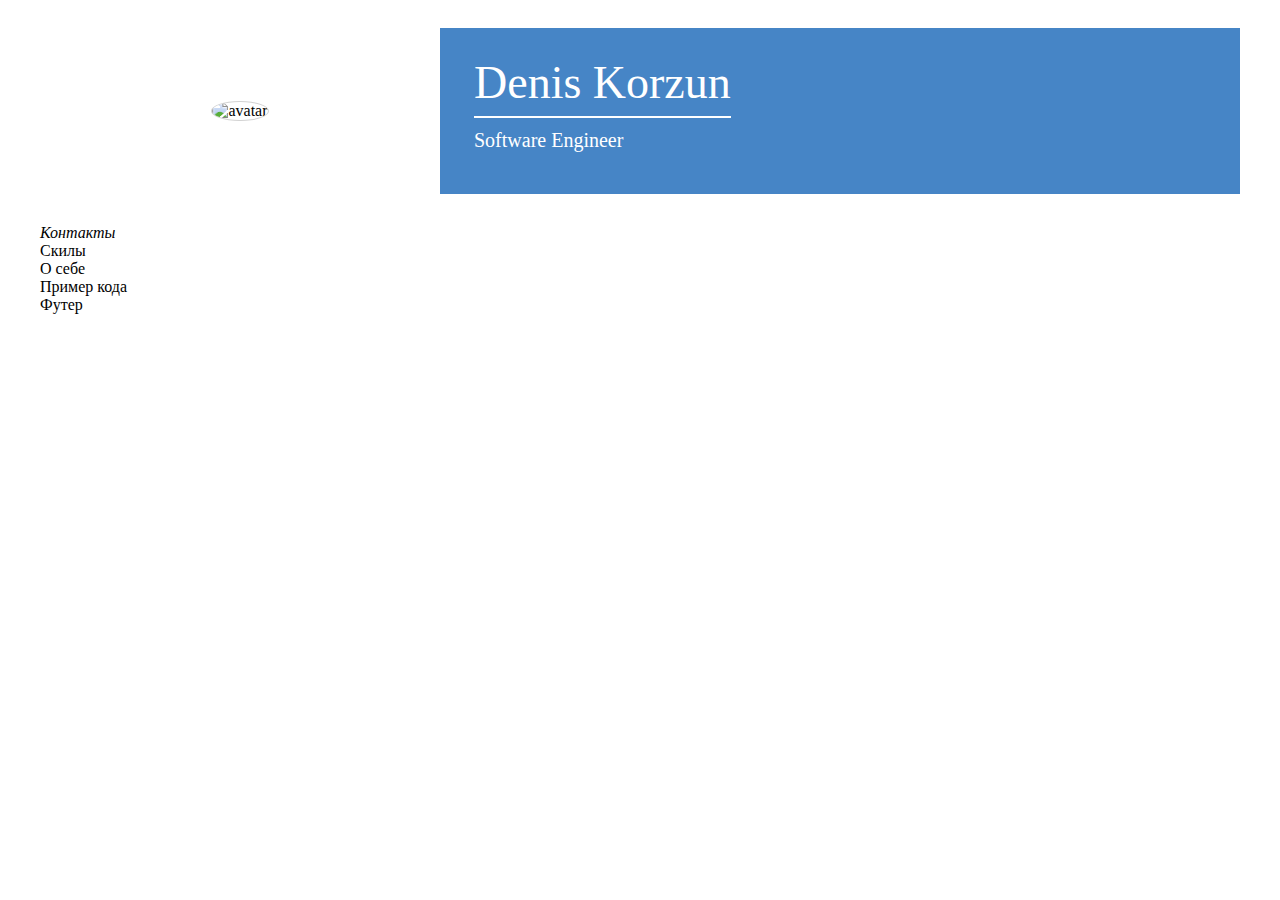
==== index.html @ f93e951a "init: add basic template" ====
<!doctype html>
<html lang="en">
<head>
    <meta charset="UTF-8">
    <meta name="viewport"
          content="width=device-width, user-scalable=no, initial-scale=1.0, maximum-scale=1.0, minimum-scale=1.0">
    <meta http-equiv="X-UA-Compatible" content="ie=edge">
    <link rel="stylesheet" href="css/style.css">
    <title>Document</title>
</head>
<body>
    <main>
        <header>
            <div class="avatar-wrapper">
                <img class="avatar" src="https://i.pinimg.com/originals/32/5e/4a/325e4ac5122d462d05bbc052092038d0.jpg" alt="avatar">
            </div>
            <div class="title">
                <h1 class="name"><span class="line">Denis Korzun</span></h1>
                <h2 class="profession">Software Engineer</h2>
            </div>
        </header>
        <div class="main-container">
            <aside>
                <section>
                    <address>
                        Контакты
                    </address>
                </section>
                <section>
                    Скилы
                </section>
            </aside>
            <div>
                <section>О себе</section>
                <section>Пример кода</section>
            </div>
        </div>
        <footer>
            Футер
        </footer>
    </main>
</body>
</html>
---- css/style.css ----
main {
    display: flex;
    margin: auto;
    flex-direction: column;
    max-width: 1200px;
}

header {
    display: flex;
    justify-content: space-around;
    align-items: center;
    margin-top: 20px;
}

.avatar-wrapper {
    flex-grow: 1;
    width: 200px;
    text-align: center;
}

.avatar {
    width: 160px;
    height: 160px;
    border-color: #d3d3d3;
    border-width: 1px;
    border-style: solid;
    border-radius: 50%;
}

.title {
    padding: 18px 0 22px 0;
    background-color: #4685c6;
    flex-grow: 3;
    width: 200px;
}

.title .name {
    color: #fff;
    font-weight: 400;
    font-size: 46px;
    padding-left: 24px;
    margin: 10px;
}

.line {
    border-bottom: 2px solid #fff;
    padding-bottom: 8px;
}

.title .profession {
    padding-left: 24px;
    margin: 20px 10px;
    color: #fff;
    font-size: 20px;
    font-weight: normal;
}

.main-container {
    margin-top: 30px;
}
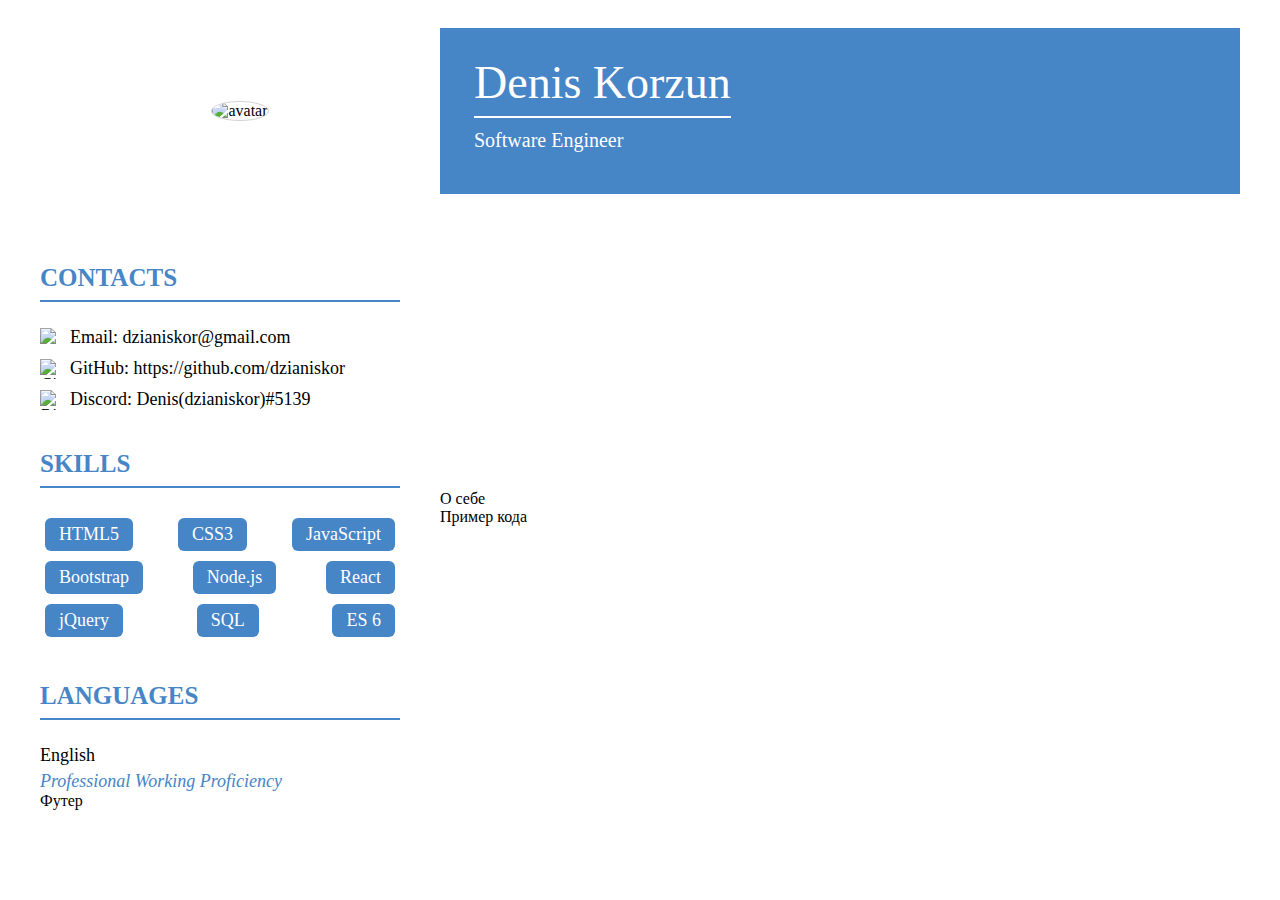
==== commit 792c74a3: "feat: add aside part" ====
--- a/index.html
+++ b/index.html
@@ -9,35 +9,70 @@
     <title>Document</title>
 </head>
 <body>
-    <main>
-        <header>
-            <div class="avatar-wrapper">
-                <img class="avatar" src="https://i.pinimg.com/originals/32/5e/4a/325e4ac5122d462d05bbc052092038d0.jpg" alt="avatar">
-            </div>
-            <div class="title">
-                <h1 class="name"><span class="line">Denis Korzun</span></h1>
-                <h2 class="profession">Software Engineer</h2>
-            </div>
-        </header>
-        <div class="main-container">
-            <aside>
-                <section>
-                    <address>
-                        Контакты
-                    </address>
-                </section>
-                <section>
-                    Скилы
-                </section>
-            </aside>
-            <div>
-                <section>О себе</section>
-                <section>Пример кода</section>
-            </div>
+<main>
+    <header>
+        <div class="avatar-wrapper">
+            <img class="avatar" src="https://i.pinimg.com/originals/32/5e/4a/325e4ac5122d462d05bbc052092038d0.jpg"
+                 alt="avatar">
         </div>
-        <footer>
-            Футер
-        </footer>
-    </main>
+        <div class="title">
+            <h1 class="name"><span class="line">Denis Korzun</span></h1>
+            <h2 class="profession">Software Engineer</h2>
+        </div>
+    </header>
+    <div class="main-container">
+        <aside class="info">
+            <section>
+                <h3 class="info-title">Contacts</h3>
+                <address>
+                    <ul>
+                        <li class="address">
+                            <img src="https://d.novoresume.com/yna_static/svg/contact/email/a-5.svg" alt="email">
+                            <span>Email: <a href="mailto: dzianiskor@gmail.com">dzianiskor@gmail.com</a></span>
+                        </li>
+                        <li class="address">
+                            <img src="https://github.com/fluidicon.png" alt="GitHub">
+                            <span>GitHub: <a href="https://github.com/dzianiskor">https://github.com/dzianiskor</a></span>
+                        </li>
+                        <li class="address">
+                            <img src="https://cdn.icon-icons.com/icons2/2108/PNG/512/discord_icon_130958.png" alt="Discord">
+                            <span>Discord: Denis(dzianiskor)#5139</span>
+                        </li>
+                    </ul>
+                </address>
+            </section>
+            <section>
+                <h3 class="info-title">Skills</h3>
+                <div>
+                    <ul class="skills">
+                        <li>HTML5</li>
+                        <li>CSS3</li>
+                        <li>JavaScript</li>
+                        <li>Bootstrap</li>
+                        <li>Node.js</li>
+                        <li>React</li>
+                        <li>jQuery</li>
+                        <li>SQL</li>
+                        <li>ES 6</li>
+                    </ul>
+                </div>
+            </section>
+            <section>
+                <h3 class="info-title">Languages</h3>
+                <div class="language">
+                    <div>English</div>
+                    <div class="language-skill">Professional Working Proficiency</div>
+                </div>
+            </section>
+        </aside>
+        <div class="content">
+            <section>О себе</section>
+            <section>Пример кода</section>
+        </div>
+    </div>
+    <footer>
+        Футер
+    </footer>
+</main>
 </body>
 </html>
--- a/css/style.css
+++ b/css/style.css
@@ -1,3 +1,17 @@
+body a {
+    text-decoration: none;
+    color: black;
+}
+
+body ul {
+    margin: 0;
+    padding: 0;
+}
+
+body li {
+    display: block;
+}
+
 main {
     display: flex;
     margin: auto;
@@ -5,14 +19,14 @@
     max-width: 1200px;
 }
 
-header {
+header, .main-container {
     display: flex;
     justify-content: space-around;
     align-items: center;
     margin-top: 20px;
 }
 
-.avatar-wrapper {
+.avatar-wrapper, .info {
     flex-grow: 1;
     width: 200px;
     text-align: center;
@@ -58,3 +72,69 @@
 .main-container {
     margin-top: 30px;
 }
+
+.main-container .info {
+    text-align: left;
+}
+
+.main-container .content {
+    flex-grow: 3;
+    width: 200px;
+}
+
+.info > section {
+    margin-right: 40px;
+    margin-top: 40px;
+}
+
+.info-title {
+    color: #4685c6;
+    font-weight: 700;
+    text-transform: uppercase;
+    font-size: 25px;
+    border-bottom: 2px solid #4685c6;
+    padding-bottom: 8px;
+}
+
+.address {
+    display: flex;
+    align-items: center;
+    margin-bottom: 10px;
+}
+
+.address > img {
+    width: 20px;
+    height: 20px;
+    margin-right: 10px;
+}
+
+.address > span {
+    font-size: 18px;
+    font-style: normal;
+}
+
+.skills {
+    display: flex;
+    justify-content: space-between;
+    flex-flow: row wrap;
+}
+
+.skills > li {
+    color: #fff;
+    font-size: 18px;
+    background-color: #4685c6;
+    border-radius: 6px;
+    padding: 6px 14px;
+    display: inline-block;
+    margin: 5px;
+}
+
+.language {
+    font-size: 18px;
+}
+
+.language-skill {
+    color: #4685c6;
+    font-style: italic;
+    margin-top: 5px;
+}
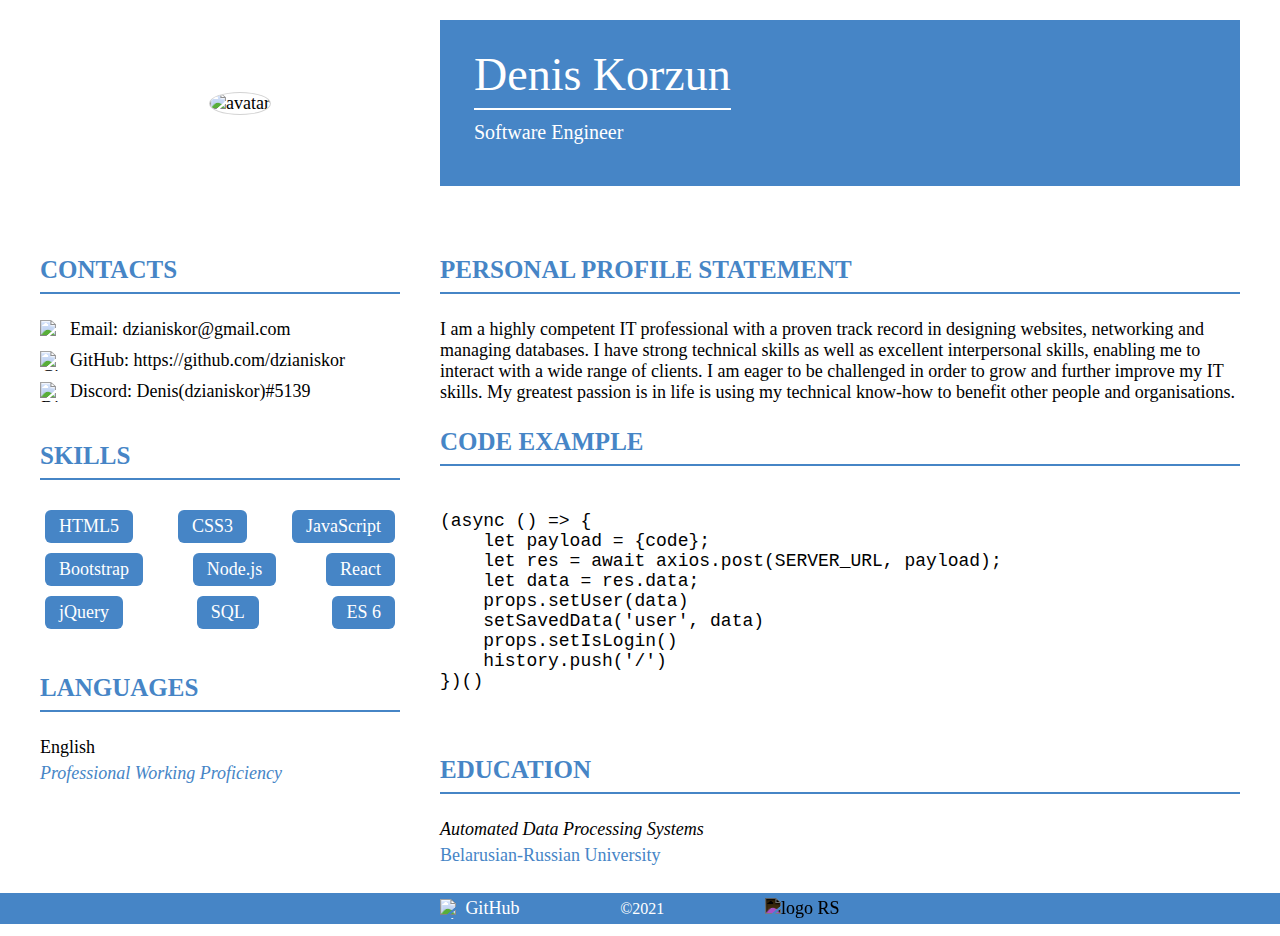
==== commit f8965d6c: "feat: add all parts cv" ====
--- a/index.html
+++ b/index.html
@@ -6,7 +6,7 @@
           content="width=device-width, user-scalable=no, initial-scale=1.0, maximum-scale=1.0, minimum-scale=1.0">
     <meta http-equiv="X-UA-Compatible" content="ie=edge">
     <link rel="stylesheet" href="css/style.css">
-    <title>Document</title>
+    <title>Denis Korzun CV</title>
 </head>
 <body>
 <main>
@@ -32,10 +32,12 @@
                         </li>
                         <li class="address">
                             <img src="https://github.com/fluidicon.png" alt="GitHub">
-                            <span>GitHub: <a href="https://github.com/dzianiskor">https://github.com/dzianiskor</a></span>
+                            <span>GitHub: <a
+                                    href="https://github.com/dzianiskor">https://github.com/dzianiskor</a></span>
                         </li>
                         <li class="address">
-                            <img src="https://cdn.icon-icons.com/icons2/2108/PNG/512/discord_icon_130958.png" alt="Discord">
+                            <img src="https://cdn.icon-icons.com/icons2/2108/PNG/512/discord_icon_130958.png"
+                                 alt="Discord">
                             <span>Discord: Denis(dzianiskor)#5139</span>
                         </li>
                     </ul>
@@ -66,13 +68,61 @@
             </section>
         </aside>
         <div class="content">
-            <section>О себе</section>
-            <section>Пример кода</section>
+            <section>
+                <h3 class="info-title">Personal Profile Statement</h3>
+                <div>
+                    I am a highly competent IT professional with a proven track record in designing websites, networking
+                    and managing databases. I have strong technical skills as well as excellent interpersonal skills,
+                    enabling me to interact with a wide range of clients. I am eager to be challenged in order to grow
+                    and further improve my IT skills. My greatest passion is in life is using my technical know-how to
+                    benefit other people and organisations.
+                </div>
+            </section>
+            <section>
+                <h3 class="info-title">Code example</h3>
+                <div>
+                    <pre>
+                        <code>
+(async () => {
+    let payload = {code};
+    let res = await axios.post(SERVER_URL, payload);
+    let data = res.data;
+    props.setUser(data)
+    setSavedData('user', data)
+    props.setIsLogin()
+    history.push('/')
+})()
+                        </code>
+                    </pre>
+                </div>
+            </section>
+            <section>
+                <h3 class="info-title">EDUCATION</h3>
+                <div class="education">
+                    <a target="_blank" href="http://en.bru.by/content/admission/programsofstudy/automatedsystems">
+                        <div class="specialty">Automated Data Processing Systems</div>
+                        <div class="university">Belarusian-Russian University</div>
+                    </a>
+                </div>
+            </section>
         </div>
     </div>
-    <footer>
-        Футер
-    </footer>
 </main>
+<footer>
+    <div class="footer-links">
+        <div class="github-link">
+            <a href="https://github.com/dzianiskor">
+                <img src="https://github.com/fluidicon.png" alt="git">
+                <span>GitHub</span>
+            </a>
+        </div>
+        <div class="copy">©2021</div>
+        <div>
+            <a href="https://rs.school/js/">
+                <img class="logo-rs" src="https://rs.school/images/rs_school_js.svg" alt="logo RS">
+            </a>
+        </div>
+    </div>
+</footer>
 </body>
 </html>
--- a/css/style.css
+++ b/css/style.css
@@ -1,3 +1,15 @@
+html, body {
+    margin: 0;
+    padding: 0;
+    font-size: 18px;
+    height: 100%;
+}
+
+body {
+    display: flex;
+    flex-direction: column;
+}
+
 body a {
     text-decoration: none;
     color: black;
@@ -17,6 +29,8 @@
     margin: auto;
     flex-direction: column;
     max-width: 1200px;
+    width: 100%;
+    flex: 1 0 auto;
 }
 
 header, .main-container {
@@ -24,6 +38,10 @@
     justify-content: space-around;
     align-items: center;
     margin-top: 20px;
+}
+
+.main-container {
+    align-items: baseline;
 }
 
 .avatar-wrapper, .info {
@@ -129,7 +147,7 @@
     margin: 5px;
 }
 
-.language {
+.language, .education {
     font-size: 18px;
 }
 
@@ -138,3 +156,54 @@
     font-style: italic;
     margin-top: 5px;
 }
+
+.specialty {
+    font-style: italic;
+}
+
+.university {
+    color: #4685c6;
+    margin-top: 5px;
+}
+
+footer {
+    width: 100%;
+    background: #4685c6;
+    margin-top: 1.5rem;
+    flex-shrink: 0;
+    text-align: center;
+}
+
+.footer-links {
+    margin: 5px auto;
+    display: flex;
+    justify-content: space-around;
+    align-items: center;
+    max-width: 500px;
+    color: white;
+}
+
+.footer-links a {
+    color: white;
+}
+
+.github-link a {
+    display: flex;
+    align-items: center;
+}
+
+.github-link img {
+    margin-right: 5px;
+    width: 20px;
+    height: 20px;
+}
+
+.logo-rs {
+    width: 50px;
+    height: 50px;
+    filter: invert();
+}
+
+.copy {
+    font-size: 16px;
+}
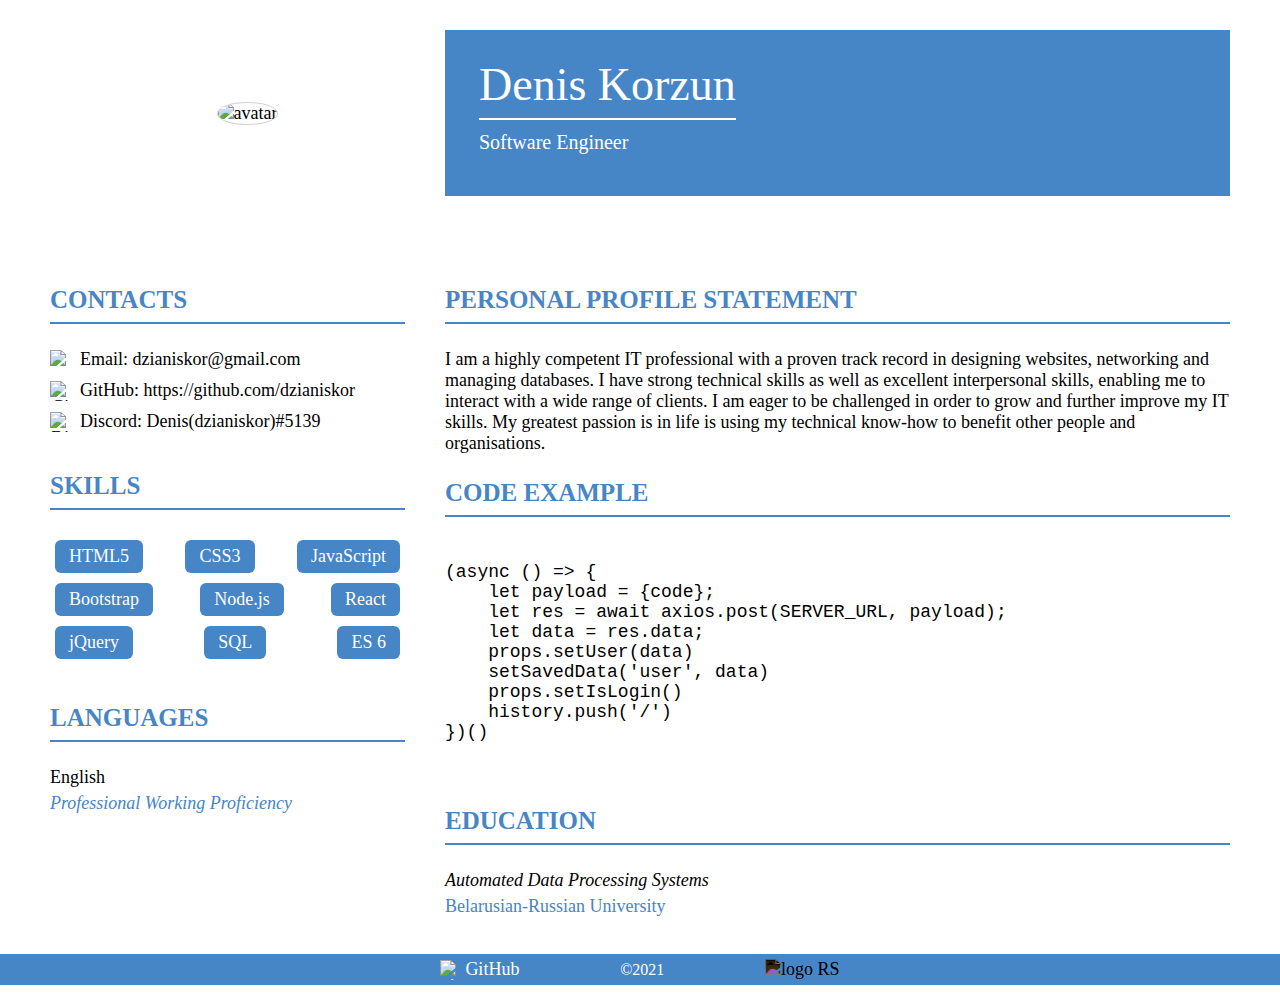
==== commit 729ce29d: "fix: resolve validator problems" ====
--- a/index.html
+++ b/index.html
@@ -3,7 +3,7 @@
 <head>
     <meta charset="UTF-8">
     <meta name="viewport"
-          content="width=device-width, user-scalable=no, initial-scale=1.0, maximum-scale=1.0, minimum-scale=1.0">
+          content="width=device-width, initial-scale=1.0, maximum-scale=1.0, minimum-scale=1.0">
     <meta http-equiv="X-UA-Compatible" content="ie=edge">
     <link rel="stylesheet" href="css/style.css">
     <title>Denis Korzun CV</title>
@@ -28,7 +28,7 @@
                     <ul>
                         <li class="address">
                             <img src="https://d.novoresume.com/yna_static/svg/contact/email/a-5.svg" alt="email">
-                            <span>Email: <a href="mailto: dzianiskor@gmail.com">dzianiskor@gmail.com</a></span>
+                            <span>Email: dzianiskor@gmail.com</span>
                         </li>
                         <li class="address">
                             <img src="https://github.com/fluidicon.png" alt="GitHub">
--- a/css/style.css
+++ b/css/style.css
@@ -38,10 +38,7 @@
     justify-content: space-around;
     align-items: center;
     margin-top: 20px;
-}
-
-.main-container {
-    align-items: baseline;
+    padding: 10px;
 }
 
 .avatar-wrapper, .info {
@@ -89,6 +86,7 @@
 
 .main-container {
     margin-top: 30px;
+    align-items: baseline;
 }
 
 .main-container .info {
@@ -207,3 +205,14 @@
 .copy {
     font-size: 16px;
 }
+
+@media (max-width: 900px) {
+    header, .main-container {
+        display: flex;
+        flex-direction: column;
+    }
+
+    .avatar-wrapper, .info, .main-container .content, .title {
+        width: 100%;
+    }
+}
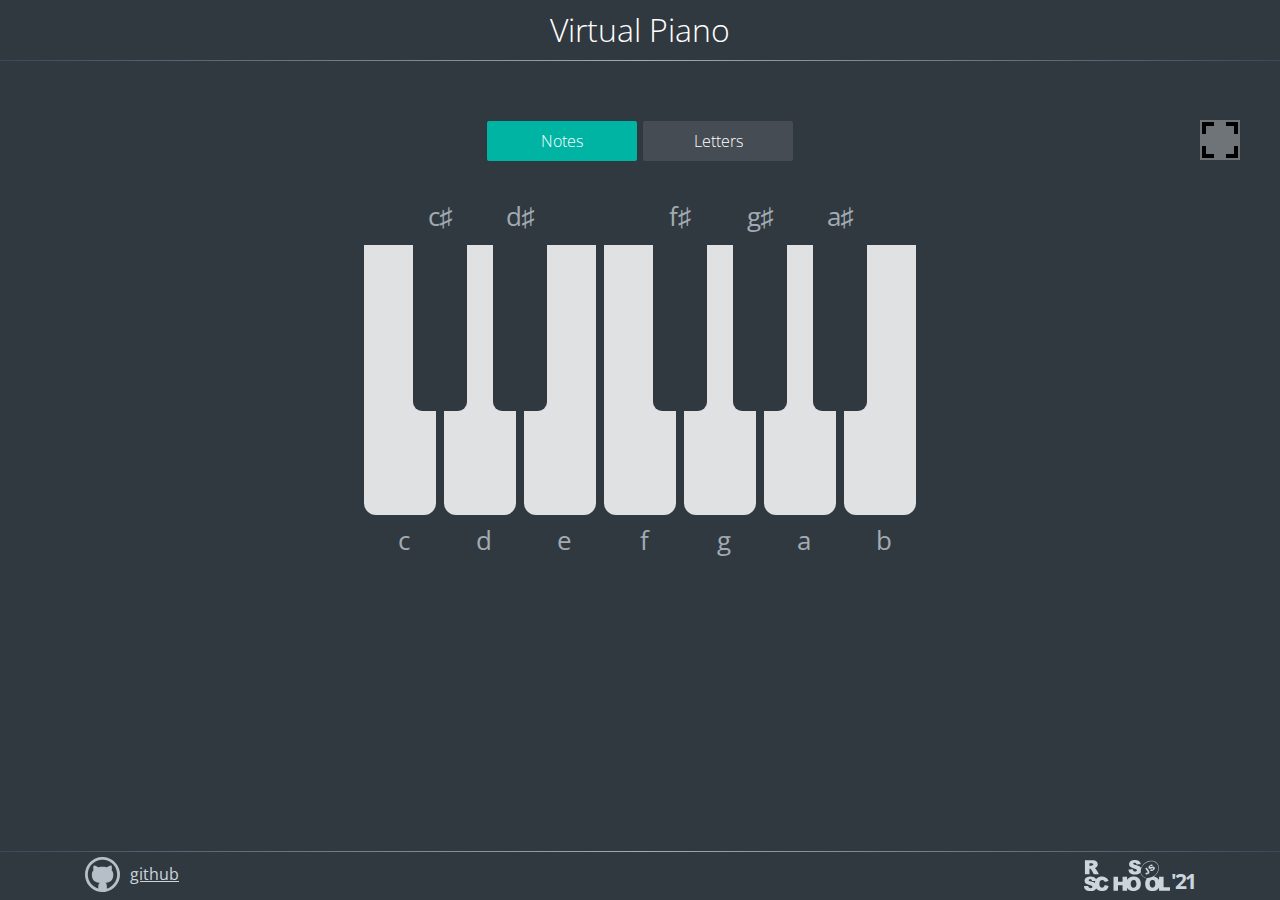
==== commit d4f4b398: "deploy piano" ====
--- a/index.html
+++ b/index.html
@@ -1,128 +1,70 @@
-<!doctype html>
+<!DOCTYPE html>
 <html lang="en">
+
 <head>
-    <meta charset="UTF-8">
-    <meta name="viewport"
-          content="width=device-width, initial-scale=1.0, maximum-scale=1.0, minimum-scale=1.0">
-    <meta http-equiv="X-UA-Compatible" content="ie=edge">
-    <link rel="stylesheet" href="css/style.css">
-    <title>Denis Korzun CV</title>
+  <meta charset="UTF-8">
+  <meta http-equiv="X-UA-Compatible" content="IE=edge">
+  <meta name="viewport" content="width=device-width, initial-scale=1.0">
+  <link href="assets/piano.ico" rel="shortcut icon">
+
+  <link href="https://fonts.gstatic.com" rel="preconnect">
+  <link
+    href="https://fonts.googleapis.com/css2?family=Open+Sans+Condensed:wght@300&family=Open+Sans:wght@300;400;800&display=swap"
+    rel="stylesheet">
+  <link href="style.css" rel="stylesheet">
+
+  <title>virtual-piano</title>
 </head>
+
 <body>
-<main>
-    <header>
-        <div class="avatar-wrapper">
-            <img class="avatar" src="https://i.pinimg.com/originals/32/5e/4a/325e4ac5122d462d05bbc052092038d0.jpg"
-                 alt="avatar">
-        </div>
-        <div class="title">
-            <h1 class="name"><span class="line">Denis Korzun</span></h1>
-            <h2 class="profession">Software Engineer</h2>
-        </div>
-    </header>
-    <div class="main-container">
-        <aside class="info">
-            <section>
-                <h3 class="info-title">Contacts</h3>
-                <address>
-                    <ul>
-                        <li class="address">
-                            <img src="https://d.novoresume.com/yna_static/svg/contact/email/a-5.svg" alt="email">
-                            <span>Email: dzianiskor@gmail.com</span>
-                        </li>
-                        <li class="address">
-                            <img src="https://github.com/fluidicon.png" alt="GitHub">
-                            <span>GitHub: <a
-                                    href="https://github.com/dzianiskor">https://github.com/dzianiskor</a></span>
-                        </li>
-                        <li class="address">
-                            <img src="https://cdn.icon-icons.com/icons2/2108/PNG/512/discord_icon_130958.png"
-                                 alt="Discord">
-                            <span>Discord: Denis(dzianiskor)#5139</span>
-                        </li>
-                    </ul>
-                </address>
-            </section>
-            <section>
-                <h3 class="info-title">Skills</h3>
-                <div>
-                    <ul class="skills">
-                        <li>HTML5</li>
-                        <li>CSS3</li>
-                        <li>JavaScript</li>
-                        <li>Bootstrap</li>
-                        <li>Node.js</li>
-                        <li>React</li>
-                        <li>jQuery</li>
-                        <li>SQL</li>
-                        <li>ES 6</li>
-                    </ul>
-                </div>
-            </section>
-            <section>
-                <h3 class="info-title">Languages</h3>
-                <div class="language">
-                    <div>English</div>
-                    <div class="language-skill">Professional Working Proficiency</div>
-                </div>
-            </section>
-        </aside>
-        <div class="content">
-            <section>
-                <h3 class="info-title">Personal Profile Statement</h3>
-                <div>
-                    I am a highly competent IT professional with a proven track record in designing websites, networking
-                    and managing databases. I have strong technical skills as well as excellent interpersonal skills,
-                    enabling me to interact with a wide range of clients. I am eager to be challenged in order to grow
-                    and further improve my IT skills. My greatest passion is in life is using my technical know-how to
-                    benefit other people and organisations.
-                </div>
-            </section>
-            <section>
-                <h3 class="info-title">Code example</h3>
-                <div>
-                    <pre>
-                        <code>
-(async () => {
-    let payload = {code};
-    let res = await axios.post(SERVER_URL, payload);
-    let data = res.data;
-    props.setUser(data)
-    setSavedData('user', data)
-    props.setIsLogin()
-    history.push('/')
-})()
-                        </code>
-                    </pre>
-                </div>
-            </section>
-            <section>
-                <h3 class="info-title">EDUCATION</h3>
-                <div class="education">
-                    <a target="_blank" href="http://en.bru.by/content/admission/programsofstudy/automatedsystems">
-                        <div class="specialty">Automated Data Processing Systems</div>
-                        <div class="university">Belarusian-Russian University</div>
-                    </a>
-                </div>
-            </section>
-        </div>
+  <header class="header">
+    <h1 class="header-title">Virtual Piano</h1>
+  </header>
+  <main class="main">
+    <div class="btn-container">
+      <button class="btn btn-notes btn-active">Notes</button>
+      <button class="btn btn-letters">Letters</button>
     </div>
-</main>
-<footer>
-    <div class="footer-links">
-        <div class="github-link">
-            <a href="https://github.com/dzianiskor">
-                <img src="https://github.com/fluidicon.png" alt="git">
-                <span>GitHub</span>
-            </a>
-        </div>
-        <div class="copy">©2021</div>
-        <div>
-            <a href="https://rs.school/js/">
-                <img class="logo-rs" src="https://rs.school/images/rs_school_js.svg" alt="logo RS">
-            </a>
-        </div>
+    <div class="piano">
+      <div class="piano-key" data-letter="D" data-note="c"></div>
+      <div class="piano-key" data-letter="F" data-note="d"></div>
+      <div class="piano-key" data-letter="G" data-note="e"></div>
+      <div class="piano-key" data-letter="H" data-note="f"></div>
+      <div class="piano-key" data-letter="J" data-note="g"></div>
+      <div class="piano-key" data-letter="K" data-note="a"></div>
+      <div class="piano-key" data-letter="L" data-note="b"></div>
+      <div class="keys-sharp">
+        <div class="piano-key sharp" data-letter="R" data-note="c♯"></div>
+        <div class="piano-key sharp" data-letter="T" data-note="d♯"></div>
+        <div class="piano-key sharp none"></div>
+        <div class="piano-key sharp" data-letter="U" data-note="f♯"></div>
+        <div class="piano-key sharp" data-letter="I" data-note="g♯"></div>
+        <div class="piano-key sharp" data-letter="O" data-note="a♯"></div>
+      </div>
     </div>
-</footer>
+    <button class="fullscreen openfullscreen"></button>
+  </main>
+  <footer class="footer">
+    <div class="footer-container">
+      <a class="github" href="#" target="_blank" rel="noopener noreferrer">github</a>
+      <a class="rss" href="https://rs.school/js/" target="_blank" rel="noopener noreferrer">
+        <span class="rss-year">'21</span>
+      </a>
+    </div>
+  </footer>
+  <audio id="note-a" src="assets/audio/a.mp3" preload="auto"></audio>
+  <audio id="note-a♯" src="assets/audio/a♯.mp3" preload="auto"></audio>
+  <audio id="note-b" src="assets/audio/b.mp3" preload="auto"></audio>
+  <audio id="note-c" src="assets/audio/c.mp3" preload="auto"></audio>
+  <audio id="note-c♯" src="assets/audio/c♯.mp3" preload="auto"></audio>
+  <audio id="note-d" src="assets/audio/d.mp3" preload="auto"></audio>
+  <audio id="note-d♯" src="assets/audio/d♯.mp3" preload="auto"></audio>
+  <audio id="note-e" src="assets/audio/e.mp3" preload="auto"></audio>
+  <audio id="note-f" src="assets/audio/f.mp3" preload="auto"></audio>
+  <audio id="note-f♯" src="assets/audio/f♯.mp3" preload="auto"></audio>
+  <audio id="note-g" src="assets/audio/g.mp3" preload="auto"></audio>
+  <audio id="note-g♯" src="assets/audio/g♯.mp3" preload="auto"></audio>
+  <script src="script.js"></script>
 </body>
+
 </html>
--- a/style.css
+++ b/style.css
@@ -0,0 +1,324 @@
+* {
+  padding: 0;
+  margin: 0;
+  box-sizing: border-box;
+  user-select: none;
+}
+a:focus {
+  outline: 0;
+}
+html {
+  background: #313940;
+}
+body {
+  min-height: 100vh;
+  background-color: #313940;
+  font-family: "Open Sans", Arial, Helvetica, sans-serif;
+  background: #313940;
+  overflow-x: hidden;
+}
+.header {
+  text-align: center;
+  width: 100%;
+  border-bottom: 1px solid;
+  border-image-slice: 1;
+  border-image-source: linear-gradient(to left, #38495a, #a2abb3, #38495a);
+}
+.header-title {
+  line-height: 60px;
+  font-weight: 300;
+  color: #fff;
+}
+.main {
+  min-height: calc(100vh - 110px);
+  padding: 60px 10px 0;
+  display: flex;
+  flex-direction: column;
+  justify-content: flex-start;
+  align-items: space-between;
+  width: 100%;
+  max-width: 1140px;
+  margin: 0 auto;
+}
+.btn-container {
+  display: flex;
+  justify-content: space-between;
+  width: 306px;
+  height: 40px;
+  margin: 0 auto;
+  margin-bottom: 80px;
+}
+.btn {
+  width: 150px;
+  height: 40px;
+  padding: 0 10px;
+  background-color: #454c53;
+  border: 0;
+  border-radius: 2px;
+  font-family: "Open Sans", sans-serif;
+  font-size: 16px;
+  font-weight: 300;
+  color: #fff;
+  outline: 0;
+  cursor: pointer;
+  transition: 0.3s;
+}
+.btn:not(.btn-active):hover {
+  background-color: #515961;
+}
+.btn:active {
+  background-color: #00c9b7;
+}
+.btn-active {
+  background-color: #00b4a4;
+}
+.btn-active:hover {
+  background-color: #00c9b7;
+}
+.piano {
+  position: relative;
+  display: flex;
+  justify-content: space-between;
+  width: 100%;
+  height: 270px;
+  max-width: 560px;
+  margin: 0 auto 60px;
+}
+.piano-key {
+  position: relative;
+  width: 80px;
+  height: 270px;
+  background-color: rgba(255, 255, 255, 0.85);
+  margin: 4px;
+  border-radius: 0px 0px 12px 12px;
+  transition: 0.3s;
+  cursor: pointer;
+}
+.piano-key:hover {
+  background-color: #fff;
+}
+.keys-sharp {
+  position: absolute;
+  top: 0;
+  bottom: 0;
+  left: 53px;
+  right: 53px;
+  display: flex;
+  justify-content: space-between;
+  pointer-events: none;
+}
+.piano-key.sharp {
+  width: 54px;
+  height: 170px;
+  background-color: #313940;
+  border: 0;
+  border-radius: 0px 0px 9px 9px;
+  top: 0;
+  z-index: 3;
+  pointer-events: auto;
+  transform-origin: center top;
+  margin: 0px;
+}
+.piano-key.piano-key-active,
+.piano-key.sharp.piano-key-active {
+  transform: scale(0.96);
+}
+.piano-key.none {
+  background-color: transparent;
+  border: 0;
+  border-radius: 0;
+  pointer-events: none;
+}
+.piano-key::before,
+.piano-key::after {
+  content: attr(data-note);
+  position: absolute;
+  width: 40px;
+  height: 40px;
+  font-size: 26px;
+  line-height: 40px;
+  text-align: center;
+  color: #a2abb3;
+  bottom: -45px;
+  left: 20px;
+  transition: 0.3s;
+  pointer-events: none;
+}
+.piano-key::after {
+  display: none;
+  content: attr(data-letter);
+}
+.piano-key:hover::before,
+.piano-key:hover::after {
+  color: #d7dfe6;
+}
+
+.piano-key-active:hover::before,
+.piano-key-active:hover::after {
+  color: #00b4a4;
+}
+
+.sharp:active {
+  border-top: 0;
+}
+
+.piano-key.sharp::before,
+.piano-key.sharp::after {
+  bottom: 175px;
+  left: 7px;
+}
+.piano-key.letter::before {
+  display: none;
+}
+.piano-key.letter::after {
+  display: block;
+}
+.piano-key-letter::before {
+  content: attr(data-letter);
+}
+
+.piano-key-remove-mouse:active::before {
+  color: #a2abb3;
+}
+
+.piano-key-active-pseudo:hover::after,
+.piano-key-active-pseudo:hover::before,
+.piano-key-active::after,
+.piano-key-active::before {
+  color: #00b4a4;
+}
+
+.fullscreen {
+  position: fixed;
+  top: 120px;
+  right: 40px;
+  width: 40px;
+  height: 40px;
+  background-color: rgba(255, 255, 255, 0.3);
+  border: 0;
+  outline: 0;
+  background-size: contain;
+  transition: 0.3s;
+  cursor: pointer;
+  background-image: url("assets/svg/fullscreen-open.svg");
+}
+.fullscreen:hover {
+  background-color: rgba(255, 255, 255, 0.5);
+}
+:-webkit-full-screen .fullscreen {
+  background-image: url("assets/svg/fullscreen-exit.svg");
+}
+.footer {
+  border-top: 1px solid;
+  border-image-slice: 1;
+  border-image-source: linear-gradient(to left, #38495a, #a2abb3, #38495a);
+}
+.footer-container {
+  padding: 0 15px;
+  display: flex;
+  justify-content: space-between;
+  align-items: center;
+  width: 100%;
+  max-width: 1140px;
+  margin: 0 auto;
+}
+.github {
+  display: block;
+  width: 120px;
+  height: 45px;
+  padding-left: 45px;
+  background-image: url("assets/svg/github.svg");
+  background-size: 35px;
+  background-repeat: no-repeat;
+  background-position: left center;
+  line-height: 45px;
+  color: #cbd5de;
+  font-size: 16px;
+  font-family: "Open Sans", sans-serif;
+  transition: 0.3s;
+}
+.github:hover {
+  color: #fff;
+}
+.rss {
+  display: block;
+  position: relative;
+  font-family: "Open Sans", sans-serif;
+  width: 86px;
+  height: 32px;
+  background-image: url("assets/svg/rss.svg");
+  background-size: contain;
+  background-repeat: no-repeat;
+  background-position: left center;
+  padding-right: 111px;
+}
+.rss-year {
+  position: absolute;
+  bottom: 0;
+  right: 0;
+  font-size: 21px;
+  letter-spacing: -2px;
+  color: #cbd5de;
+  line-height: 0.9;
+  font-weight: bold;
+  transition: 0.3s;
+}
+.rss:hover .rss-year {
+  right: -5px;
+  letter-spacing: 0;
+}
+@media (max-width: 768px) {
+  .fullscreen {
+    top: 10px;
+    right: 20px;
+    width: 40px;
+    height: 40px;
+  }
+}
+@media (max-width: 600px) {
+  .main {
+    padding-top: 40px;
+  }
+  .piano {
+    width: 310px;
+    height: 160px;
+  }
+  .piano-key {
+    width: 44px;
+    height: 160px;
+    border-radius: 0px 0px 8px 8px;
+    border: 2px solid #313940;
+  }
+  .keys-sharp {
+    left: 26px;
+    right: 26px;
+  }
+  .piano-key.sharp {
+    width: 36px;
+    height: 100px;
+    border-radius: 0px 0px 6px 6px;
+  }
+  .piano-key::before,
+  .piano-key::after {
+    width: 30px;
+    height: 30px;
+    font-size: 22px;
+    bottom: -35px;
+    left: 7px;
+    font-size: 22px;
+  }
+  .piano-key.sharp::before,
+  .piano-key.sharp::after {
+    bottom: 115px;
+    left: 3px;
+  }
+  .btn-container {
+    width: 244px;
+    height: 40px;
+    margin-bottom: 80px;
+  }
+  .btn {
+    width: 120px;
+    height: 40px;
+  }
+}
